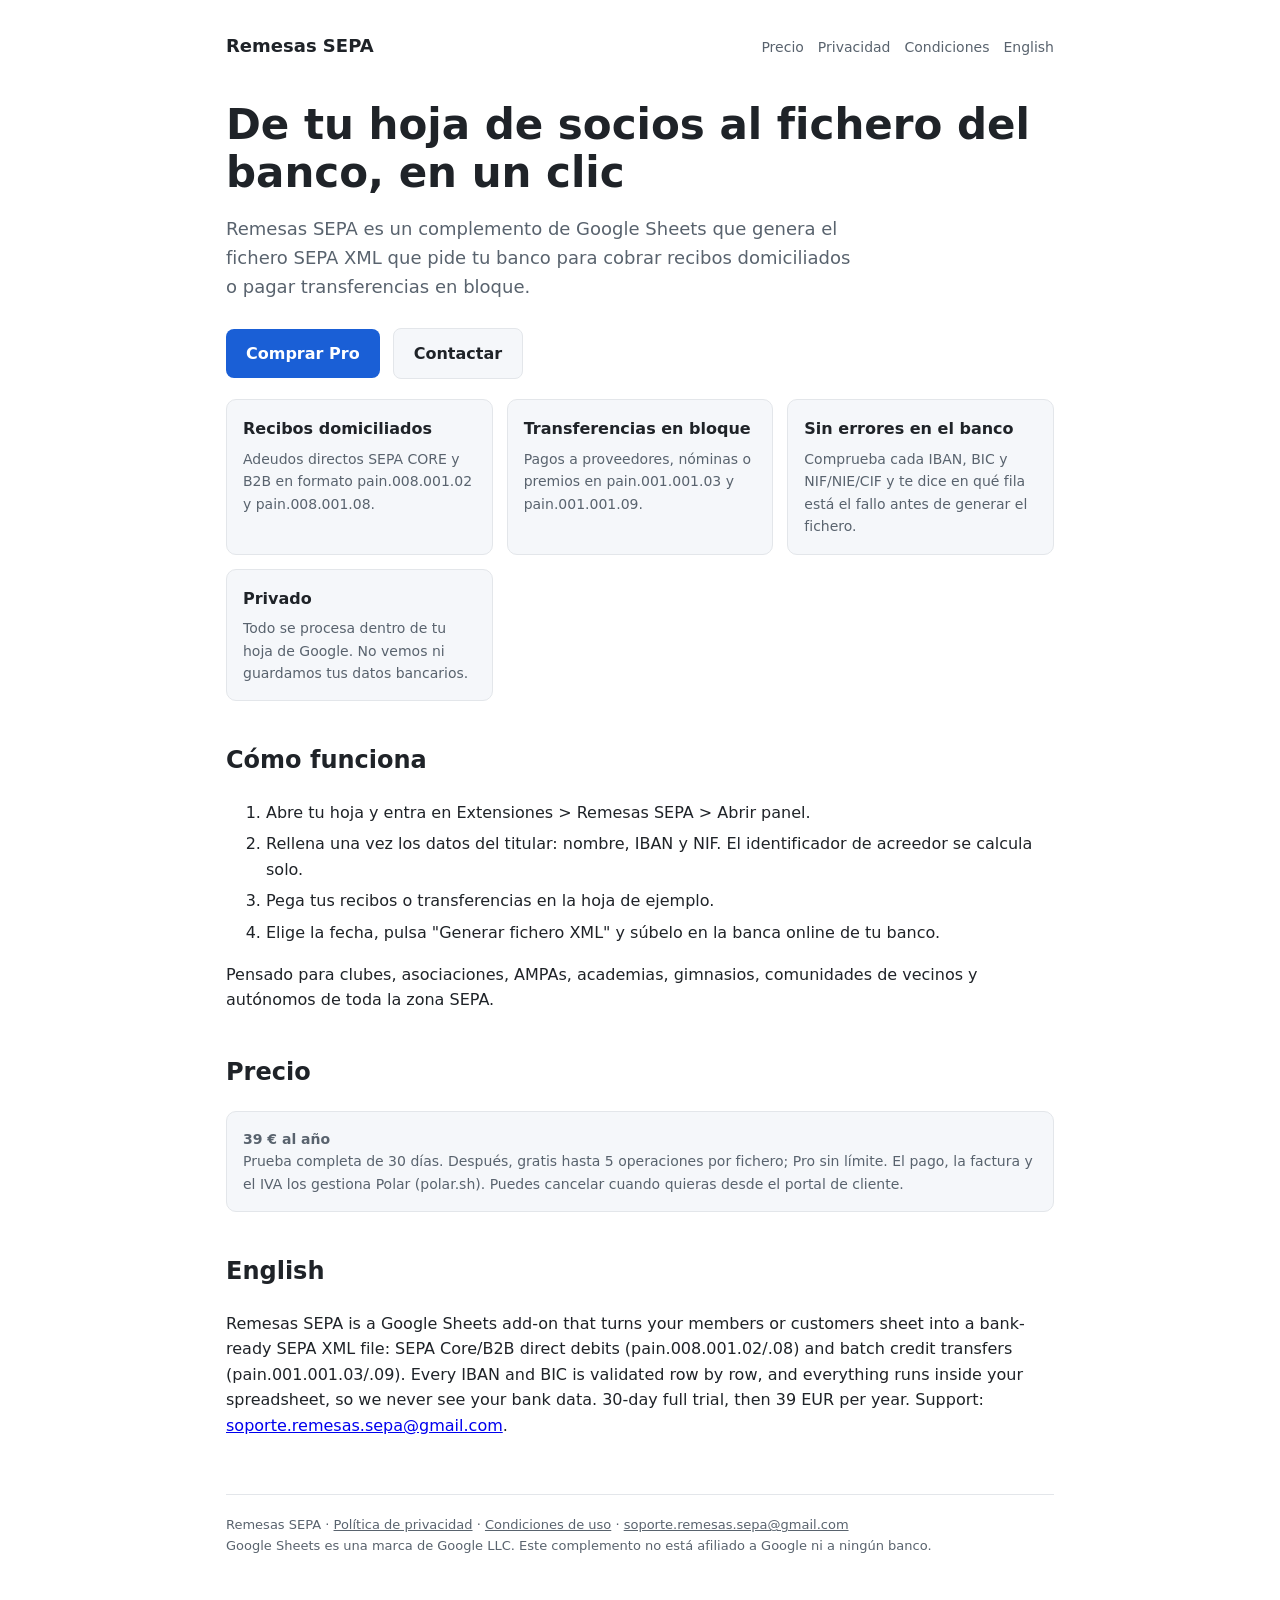
==== remesas-sepa/index.html @ 60c2bdef "Web de Remesas SEPA: inicio, privacidad y condiciones Co-Authored-By: Claude Opus 5.5 <noreply@anthr" ====
<!doctype html>
<html lang="es">
<head>
<meta charset="utf-8"><meta name="viewport" content="width=device-width,initial-scale=1">
<title>Remesas SEPA para Google Sheets</title>
<meta name="description" content="Complemento de Google Sheets que genera el fichero SEPA XML para tu banco: remesas de recibos domiciliados y transferencias en bloque. Tus datos no salen de la hoja.">
<link rel="stylesheet" href="estilo.css">
</head>
<body><main>
<header><a class="logo" href="./">Remesas SEPA</a><nav><a href="#precio">Precio</a><a href="privacidad.html">Privacidad</a><a href="condiciones.html">Condiciones</a><a href="#en">English</a></nav></header>

<h1>De tu hoja de socios al fichero del banco, en un clic</h1>
<p class="sub">Remesas SEPA es un complemento de Google Sheets que genera el fichero SEPA XML que pide tu banco para cobrar recibos domiciliados o pagar transferencias en bloque.</p>
<a class="boton" href="https://buy.polar.sh/polar_cl_9F9WvTszcyV6qMYpp6wwfjmDSBv2ltCPV6IfW1VGKpI">Comprar Pro</a>
<a class="boton sec" href="mailto:soporte.remesas.sepa@gmail.com">Contactar</a>

<div class="rejilla">
<div class="caja"><h3>Recibos domiciliados</h3><p>Adeudos directos SEPA CORE y B2B en formato pain.008.001.02 y pain.008.001.08.</p></div>
<div class="caja"><h3>Transferencias en bloque</h3><p>Pagos a proveedores, nóminas o premios en pain.001.001.03 y pain.001.001.09.</p></div>
<div class="caja"><h3>Sin errores en el banco</h3><p>Comprueba cada IBAN, BIC y NIF/NIE/CIF y te dice en qué fila está el fallo antes de generar el fichero.</p></div>
<div class="caja"><h3>Privado</h3><p>Todo se procesa dentro de tu hoja de Google. No vemos ni guardamos tus datos bancarios.</p></div>
</div>

<h2>Cómo funciona</h2>
<ol>
<li>Abre tu hoja y entra en Extensiones &gt; Remesas SEPA &gt; Abrir panel.</li>
<li>Rellena una vez los datos del titular: nombre, IBAN y NIF. El identificador de acreedor se calcula solo.</li>
<li>Pega tus recibos o transferencias en la hoja de ejemplo.</li>
<li>Elige la fecha, pulsa "Generar fichero XML" y súbelo en la banca online de tu banco.</li>
</ol>
<p>Pensado para clubes, asociaciones, AMPAs, academias, gimnasios, comunidades de vecinos y autónomos de toda la zona SEPA.</p>

<h2 id="precio">Precio</h2>
<div class="caja"><p class="precio">39 € al año</p><p>Prueba completa de 30 días. Después, gratis hasta 5 operaciones por fichero; Pro sin límite. El pago, la factura y el IVA los gestiona Polar (polar.sh). Puedes cancelar cuando quieras desde el portal de cliente.</p></div>

<h2 id="en">English</h2>
<p>Remesas SEPA is a Google Sheets add-on that turns your members or customers sheet into a bank-ready SEPA XML file: SEPA Core/B2B direct debits (pain.008.001.02/.08) and batch credit transfers (pain.001.001.03/.09). Every IBAN and BIC is validated row by row, and everything runs inside your spreadsheet, so we never see your bank data. 30-day full trial, then 39 EUR per year. Support: <a href="mailto:soporte.remesas.sepa@gmail.com">soporte.remesas.sepa@gmail.com</a>.</p>

<footer>Remesas SEPA · <a href="privacidad.html">Política de privacidad</a> · <a href="condiciones.html">Condiciones de uso</a> · <a href="mailto:soporte.remesas.sepa@gmail.com">soporte.remesas.sepa@gmail.com</a><br>Google Sheets es una marca de Google LLC. Este complemento no está afiliado a Google ni a ningún banco.</footer>
</main></body></html>
---- remesas-sepa/estilo.css ----
:root{--fondo:#ffffff;--texto:#1f2328;--suave:#59636e;--acento:#1a5fd6;--borde:#e3e6ea;--caja:#f5f7fa}
@media (prefers-color-scheme:dark){:root{--fondo:#0f1115;--texto:#e8eaed;--suave:#a0a7b1;--acento:#6ea0ff;--borde:#2a2f37;--caja:#171a20}}
*{box-sizing:border-box}body{margin:0;background:var(--fondo);color:var(--texto);font:16px/1.6 system-ui,-apple-system,"Segoe UI",Roboto,sans-serif}
main{max-width:860px;margin:0 auto;padding:32px 16px 64px}header{display:flex;justify-content:space-between;align-items:center;gap:12px;flex-wrap:wrap}
.logo{font-weight:700;font-size:18px;color:var(--texto);text-decoration:none}nav a{color:var(--suave);text-decoration:none;margin-left:14px;font-size:14px}
h1{font-size:clamp(28px,5vw,42px);line-height:1.15;margin:40px 0 12px}h2{margin-top:40px}.sub{color:var(--suave);font-size:18px;max-width:640px}
.boton{display:inline-block;background:var(--acento);color:#fff;padding:12px 20px;border-radius:8px;text-decoration:none;font-weight:600;margin:8px 8px 0 0}
.boton.sec{background:var(--caja);color:var(--texto);border:1px solid var(--borde)}
.rejilla{display:grid;grid-template-columns:repeat(auto-fit,minmax(220px,1fr));gap:14px;margin-top:20px}
.caja{background:var(--caja);border:1px solid var(--borde);border-radius:10px;padding:16px}.caja h3{margin:0 0 6px;font-size:16px}.caja p{margin:0;color:var(--suave);font-size:14px}
ol li{margin-bottom:6px}footer{margin-top:56px;padding-top:20px;border-top:1px solid var(--borde);color:var(--suave);font-size:13px}footer a{color:var(--suave)}
.precio{font-size:28px;font-weight:700}.legal h2{font-size:20px}.legal p,.legal li{color:var(--texto)}
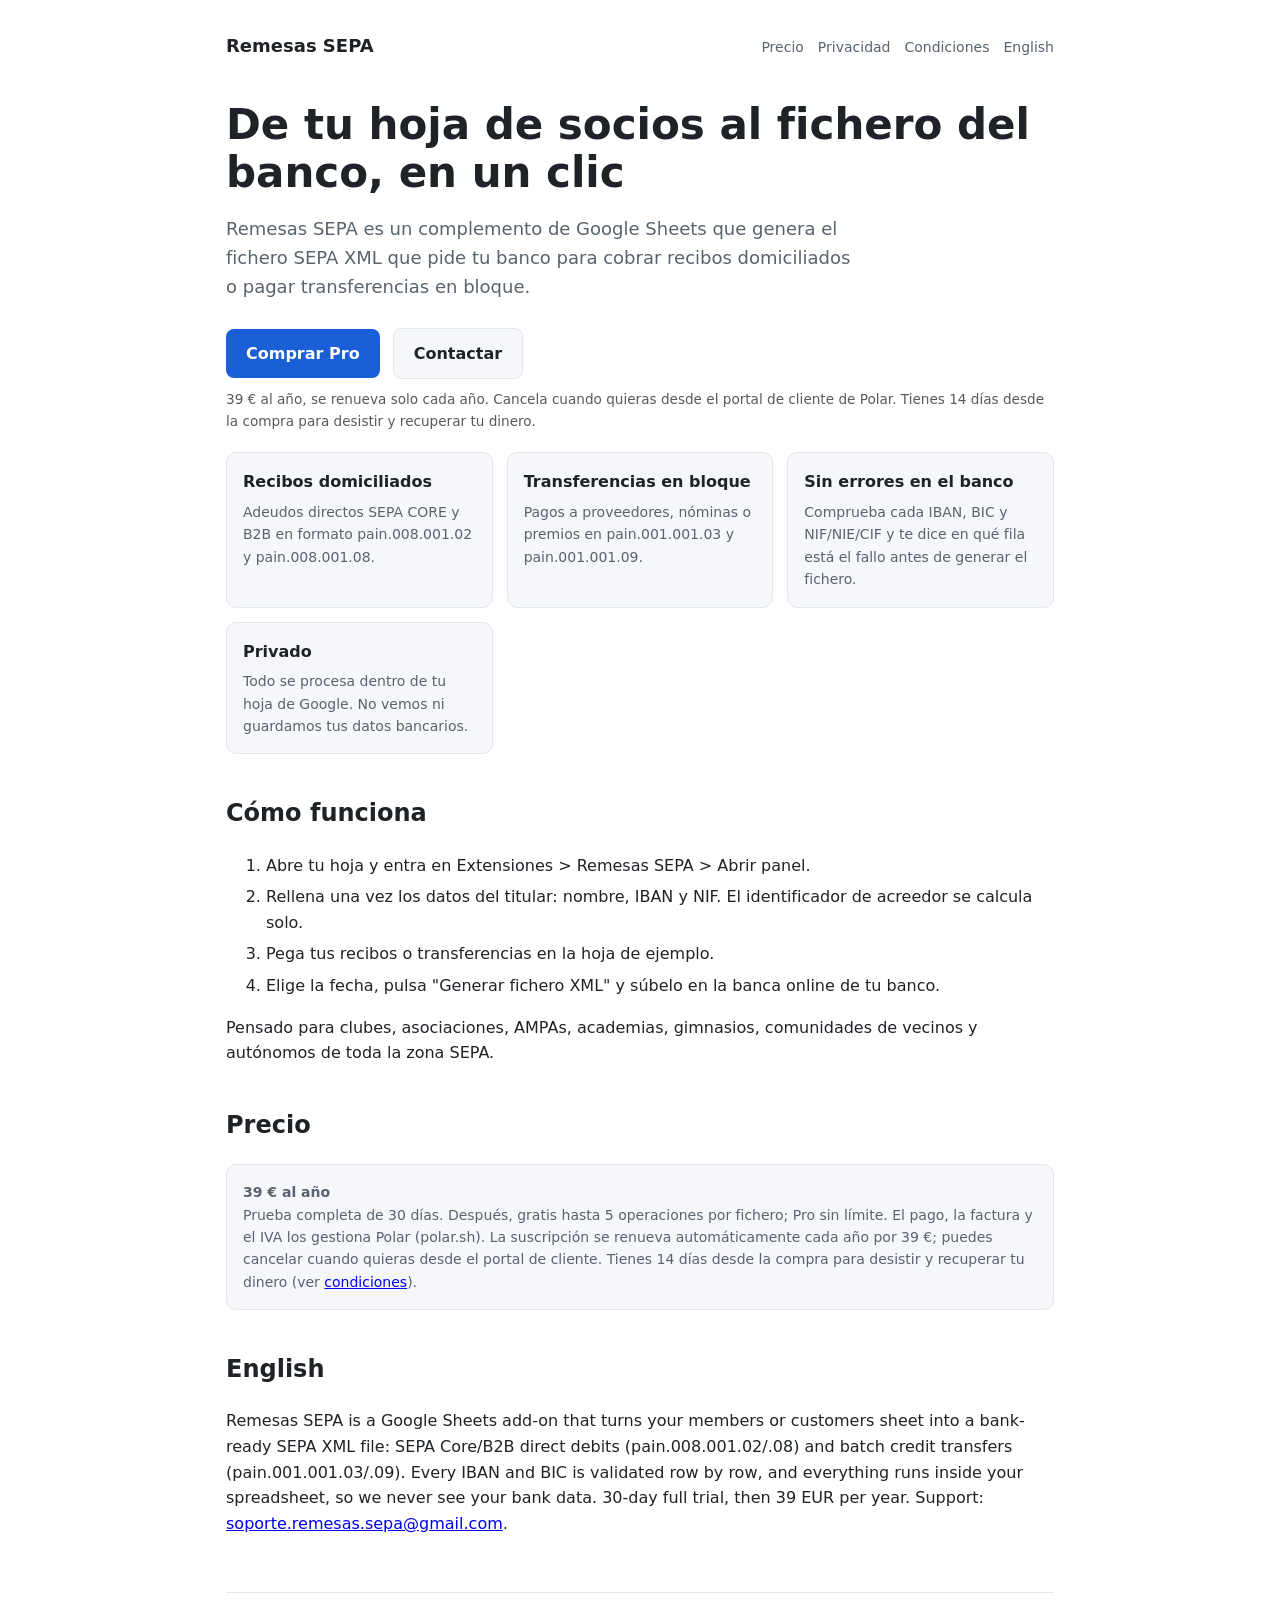
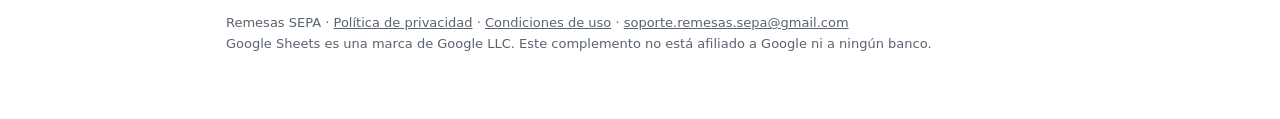
==== commit ee069c1b: "Remesas SEPA: renovacion y desistimiento junto al boton de compra Co-Authored-By: Claude Opus 5.5 <n" ====
--- a/remesas-sepa/index.html
+++ b/remesas-sepa/index.html
@@ -13,6 +13,7 @@
 <p class="sub">Remesas SEPA es un complemento de Google Sheets que genera el fichero SEPA XML que pide tu banco para cobrar recibos domiciliados o pagar transferencias en bloque.</p>
 <a class="boton" href="https://buy.polar.sh/polar_cl_9F9WvTszcyV6qMYpp6wwfjmDSBv2ltCPV6IfW1VGKpI">Comprar Pro</a>
 <a class="boton sec" href="mailto:soporte.remesas.sepa@gmail.com">Contactar</a>
+<p class="nota-compra">39 € al año, se renueva solo cada año. Cancela cuando quieras desde el portal de cliente de Polar. Tienes 14 días desde la compra para desistir y recuperar tu dinero.</p>
 
 <div class="rejilla">
 <div class="caja"><h3>Recibos domiciliados</h3><p>Adeudos directos SEPA CORE y B2B en formato pain.008.001.02 y pain.008.001.08.</p></div>
@@ -31,7 +32,7 @@
 <p>Pensado para clubes, asociaciones, AMPAs, academias, gimnasios, comunidades de vecinos y autónomos de toda la zona SEPA.</p>
 
 <h2 id="precio">Precio</h2>
-<div class="caja"><p class="precio">39 € al año</p><p>Prueba completa de 30 días. Después, gratis hasta 5 operaciones por fichero; Pro sin límite. El pago, la factura y el IVA los gestiona Polar (polar.sh). Puedes cancelar cuando quieras desde el portal de cliente.</p></div>
+<div class="caja"><p class="precio">39 € al año</p><p>Prueba completa de 30 días. Después, gratis hasta 5 operaciones por fichero; Pro sin límite. El pago, la factura y el IVA los gestiona Polar (polar.sh). La suscripción se renueva automáticamente cada año por 39 €; puedes cancelar cuando quieras desde el portal de cliente. Tienes 14 días desde la compra para desistir y recuperar tu dinero (ver <a href="condiciones.html">condiciones</a>).</p></div>
 
 <h2 id="en">English</h2>
 <p>Remesas SEPA is a Google Sheets add-on that turns your members or customers sheet into a bank-ready SEPA XML file: SEPA Core/B2B direct debits (pain.008.001.02/.08) and batch credit transfers (pain.001.001.03/.09). Every IBAN and BIC is validated row by row, and everything runs inside your spreadsheet, so we never see your bank data. 30-day full trial, then 39 EUR per year. Support: <a href="mailto:soporte.remesas.sepa@gmail.com">soporte.remesas.sepa@gmail.com</a>.</p>
--- a/remesas-sepa/estilo.css
+++ b/remesas-sepa/estilo.css
@@ -10,3 +10,5 @@
 .caja{background:var(--caja);border:1px solid var(--borde);border-radius:10px;padding:16px}.caja h3{margin:0 0 6px;font-size:16px}.caja p{margin:0;color:var(--suave);font-size:14px}
 ol li{margin-bottom:6px}footer{margin-top:56px;padding-top:20px;border-top:1px solid var(--borde);color:var(--suave);font-size:13px}footer a{color:var(--suave)}
 .precio{font-size:28px;font-weight:700}.legal h2{font-size:20px}.legal p,.legal li{color:var(--texto)}
+
+.nota-compra{font-size:.85rem;opacity:.75;margin:.6rem 0 0}
